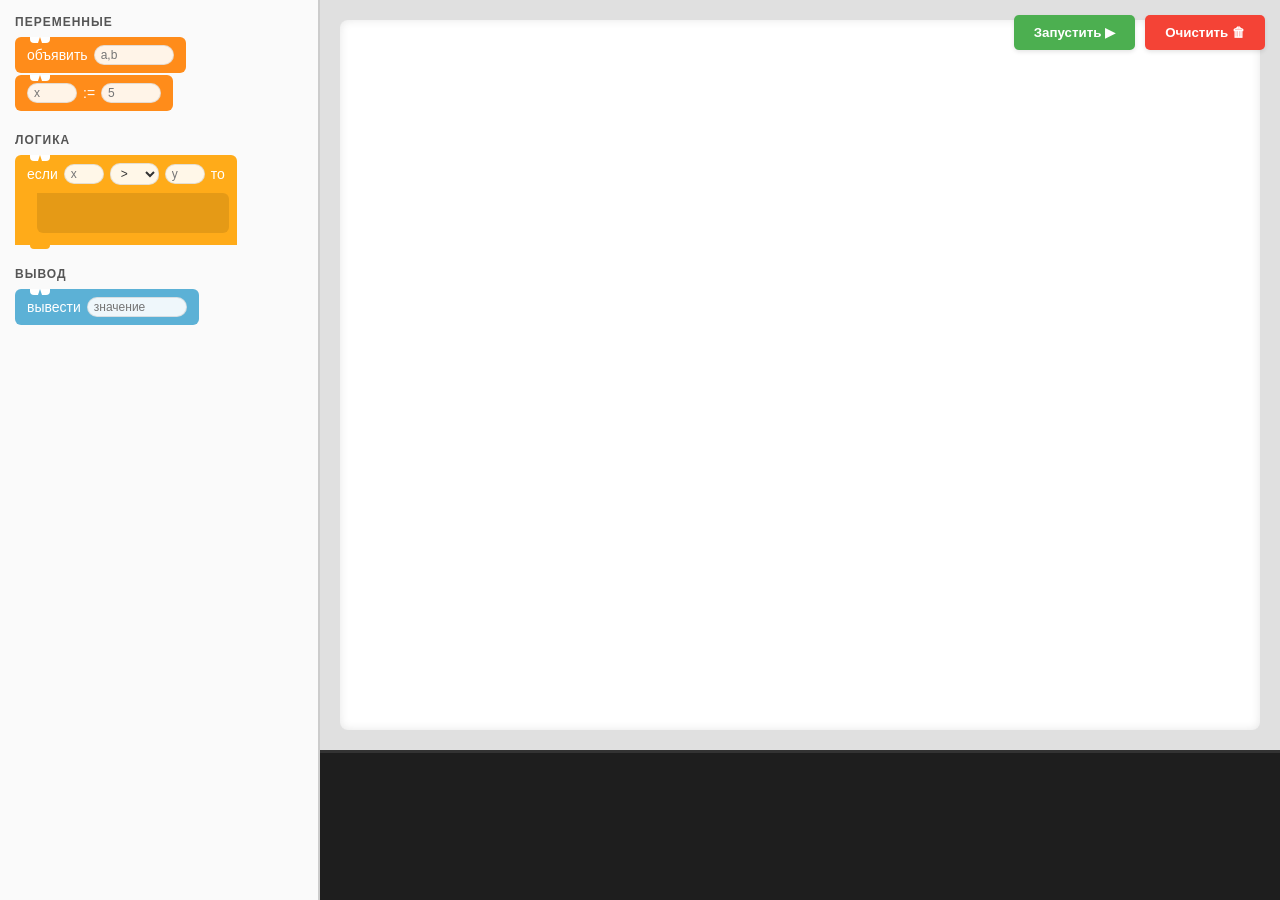
==== .idea/index.html @ 3c9b702f "first" ====
<!DOCTYPE html>
<html lang="ru">
<head>
  <meta charset="UTF-8">
  <meta name="viewport" content="width=device-width, initial-scale=1.0">
  <title>Visual Codeblocks Interpreter</title>
  <style>
    :root {
      --bg-color: #f0f0f0;
      --sidebar-width: 320px;
      --block-height: 32px;

      /* Colors */
      --color-vars: #FF8C1A; /* Orange */
      --color-logic: #FFAB19; /* Yellow */
      --color-io: #5CB1D6;   /* Blue */
      --color-error: #FF4444;
    }

    * { box-sizing: border-box; }

    body {
      margin: 0;
      font-family: 'Segoe UI', Tahoma, Geneva, Verdana, sans-serif;
      background-color: #e0e0e0;
      height: 100vh;
      overflow: hidden;
      display: flex;
    }

    /* --- Layout --- */
    #toolbox {
      width: var(--sidebar-width);
      background-color: #fafafa;
      border-right: 2px solid #ccc;
      padding: 15px;
      overflow-y: auto;
      z-index: 10;
    }

    #main-area {
      flex: 1;
      display: flex;
      flex-direction: column;
      position: relative;
    }

    #controls {
      position: absolute;
      top: 15px;
      right: 15px;
      z-index: 100;
      display: flex;
      gap: 10px;
    }

    button {
      padding: 10px 20px;
      border: none;
      border-radius: 5px;
      font-weight: bold;
      cursor: pointer;
      box-shadow: 0 2px 4px rgba(0,0,0,0.1);
    }
    #btn-run { background-color: #4CAF50; color: white; }
    #btn-run:hover { background-color: #45a049; }
    #btn-clear { background-color: #f44336; color: white; }
    #btn-clear:hover { background-color: #d32f2f; }

    #workspace {
      flex: 1;
      margin: 20px;
      background-color: white;
      border-radius: 8px;
      box-shadow: inset 0 0 10px rgba(0,0,0,0.1);
      position: relative;
      overflow: auto;
      padding: 20px;
      /* Важно для размещения корневых блоков */
      display: flex;
      flex-direction: column;
      align-items: flex-start;
      align-content: flex-start;
      flex-wrap: wrap; /* Позволяет блокам стоять рядом, если нужно */
    }

    /* --- Console --- */
    #console {
      height: 150px;
      background-color: #1e1e1e;
      color: #00ff00;
      font-family: 'Courier New', Courier, monospace;
      padding: 10px;
      overflow-y: auto;
      border-top: 3px solid #333;
      font-size: 14px;
    }
    .log-entry { margin-bottom: 4px; }
    .log-error { color: #ff5555; font-weight: bold; }

    /* --- Block Categories --- */
    .category {
      margin-bottom: 20px;
    }
    .category-header {
      font-weight: bold;
      margin-bottom: 8px;
      color: #555;
      text-transform: uppercase;
      font-size: 12px;
      letter-spacing: 1px;
    }

    /* --- Block Base Styles --- */
    .block {
      position: relative; /* Context for absolute children if any */
      background-color: var(--color-vars);
      color: white;
      padding: 8px 12px;
      border-radius: 6px;
      cursor: grab;
      margin-bottom: 2px; /* Small margin to separate stacks */
      display: inline-flex;
      flex-direction: column;
      min-width: 100px;
      font-size: 14px;
      /* Stacking context */
      z-index: 1;
      transition: box-shadow 0.2s;
    }

    .block:active { cursor: grabbing; }

    /* Block Parts */
    .block-header {
      display: flex;
      align-items: center;
      gap: 6px;
      z-index: 2;
      position: relative;
    }

    /* Inputs inside blocks */
    .block input, .block select {
      background-color: rgba(255,255,255,0.9);
      border: 1px solid rgba(0,0,0,0.1);
      border-radius: 10px;
      padding: 2px 6px;
      color: #333;
      font-size: 12px;
      min-width: 40px;
      outline: none;
    }
    .block input:focus { border-color: #4CAF50; }

    /* --- Specific Block Types --- */

    /* Logic Block (If) */
    .block-logic {
      background-color: var(--color-logic);
      border-bottom-left-radius: 0; /* Visual style for C-block */
      border-bottom-right-radius: 0;
    }

    /* Container for nested blocks inside IF */
    .block-body {
      background-color: rgba(0,0,0,0.1);
      margin: 8px -4px 4px 10px; /* Indent */
      padding: 10px 4px 4px 4px;
      border-radius: 0 6px 6px 6px;
      min-height: 40px;
      display: flex;
      flex-direction: column;
    }

    /* IO Block */
    .block-io {
      background-color: var(--color-io);
    }

    /* --- Stacking Logic (Notches) --- */

    /* Connector (Bottom part of block) */
    .connector {
      position: absolute;
      bottom: 0;
      left: 15px;
      width: 20px;
      height: 6px;
      background-color: inherit;
      border-radius: 0 0 4px 4px;
      z-index: 1;
    }

    /* Notch (Top part of block) */
    .notch {
      position: absolute;
      top: 0;
      left: 15px;
      width: 20px;
      height: 6px;
      background-color: white; /* Hole color */
      border-radius: 0 0 4px 4px;
      z-index: 1;
      clip-path: polygon(0 100%, 40% 100%, 50% 0%, 60% 100%, 100% 100%, 100% 0, 0 0);
    }

    /* Dropzone Highlight */
    .drop-active {
      box-shadow: 0 0 0 3px rgba(76, 175, 80, 0.5);
    }

    .drop-target-body {
      background-color: rgba(76, 175, 80, 0.2) !important;
    }

    .block-error {
      box-shadow: 0 0 0 3px var(--color-error) !important;
    }

    /* Helper to identify stacks */
    .stack-root {
      margin-bottom: 10px; /* Space between separate stacks */
    }

  </style>
</head>
<body>

<!-- Toolbox -->
<div id="toolbox">
  <div class="category">
    <div class="category-header">Переменные</div>
    <!-- Declare -->
    <div class="block block-vars" data-type="decl" draggable="true">
      <div class="block-header">
        <span>объявить</span>
        <input type="text" placeholder="a,b" class="input-names" style="width: 80px;">
      </div>
      <div class="notch"></div>
      <div class="connector"></div>
    </div>

    <!-- Assign -->
    <div class="block block-vars" data-type="assign" draggable="true">
      <div class="block-header">
        <input type="text" placeholder="x" class="input-target" style="width: 50px;">
        <span>:=</span>
        <input type="text" placeholder="5" class="input-value" style="width: 60px;">
      </div>
      <div class="notch"></div>
      <div class="connector"></div>
    </div>
  </div>

  <div class="category">
    <div class="category-header">Логика</div>
    <!-- If Block -->
    <div class="block block-logic" data-type="if" draggable="true">
      <div class="block-header">
        <span>если</span>
        <input type="text" placeholder="x" class="input-cond-left" style="width: 40px;">
        <select class="input-cond-op">
          <option value=">">></option>
          <option value="<"><</option>
          <option value="==">=</option>
          <option value="!=">!=</option>
          <option value=">=">>=</option>
          <option value="<="><=</option>
        </select>
        <input type="text" placeholder="y" class="input-cond-right" style="width: 40px;">
        <span>то</span>
      </div>
      <div class="block-body dropzone">
        <!-- Nested blocks go here -->
      </div>
      <div class="notch"></div>
      <div class="connector" style="bottom: -4px;"></div> <!-- Adjust connector pos if needed -->
    </div>
  </div>

  <div class="category">
    <div class="category-header">Вывод</div>
    <div class="block block-io" data-type="print" draggable="true">
      <div class="block-header">
        <span>вывести</span>
        <input type="text" placeholder="значение" class="input-msg" style="width: 100px;">
      </div>
      <div class="notch"></div>
      <div class="connector"></div>
    </div>
  </div>
</div>

<!-- Main Area -->
<div id="main-area">
  <div id="controls">
    <button id="btn-run">Запустить ▶</button>
    <button id="btn-clear">Очистить 🗑</button>
  </div>

  <!-- Workspace -->
  <div id="workspace">
    <!-- Blocks will be dropped here -->
  </div>

  <!-- Console -->
  <div id="console"></div>
</div>

<script>
  /**
   * INTERPRETER ENGINE
   */
  class Interpreter {
    constructor(consoleEl) {
      this.vars = {};
      this.consoleEl = consoleEl;
      this.errorBlock = null;
    }

    log(msg, isError = false) {
      const div = document.createElement('div');
      div.className = 'log-entry' + (isError ? ' log-error' : '');
      div.innerText = msg;
      this.consoleEl.appendChild(div);
      this.consoleEl.scrollTop = this.consoleEl.scrollHeight;
    }

    clear() {
      this.consoleEl.innerHTML = '';
      if (this.errorBlock) {
        this.errorBlock.classList.remove('block-error');
        this.errorBlock = null;
      }
    }

    run(rootElement) {
      this.clear();
      this.vars = {};
      this.log("Starting execution...");

      try {
        // Find all root blocks directly inside workspace
        const rootBlocks = Array.from(rootElement.children).filter(el => el.classList.contains('block'));
        this.executeList(rootBlocks);
        this.log("Finished.");
      } catch (e) {
        this.log("Ошибка: " + e.message, true);
      }
    }

    executeList(blocks) {
      for (const block of blocks) {
        this.executeBlock(block);
      }
    }

    executeBlock(block) {
      // Highlight logic can be added here (e.g., briefly change color)
      const type = block.dataset.type;

      switch(type) {
        case 'decl': this.handleDecl(block); break;
        case 'assign': this.handleAssign(block); break;
        case 'if': this.handleIf(block); break;
        case 'print': this.handlePrint(block); break;
      }
    }

    setError(block, msg) {
      if (this.errorBlock) this.errorBlock.classList.remove('block-error');
      block.classList.add('block-error');
      this.errorBlock = block;
      throw new Error(msg);
    }

    handleDecl(block) {
      const input = block.querySelector('.input-names');
      const names = input.value.split(',');
      names.forEach(n => {
        const name = n.trim();
        if (!name) return;
        if (!/^[a-zA-Z_]/.test(name)) this.setError(block, `Неверное имя: ${name}`);
        this.vars[name] = 0;
      });
    }

    handleAssign(block) {
      const target = block.querySelector('.input-target').value.trim();
      const expr = block.querySelector('.input-value').value;

      if (!target) this.setError(block, "Пустая переменная назначения");
      if (this.vars[target] === undefined) this.setError(block, `Переменная '${target}' не объявлена`);

      const val = this.parseMath(expr, block);
      this.vars[target] = val;
    }

    handlePrint(block) {
      const expr = block.querySelector('.input-msg').value;
      const val = this.parseMath(expr, block);
      this.log(String(val));
    }

    handleIf(block) {
      const leftExpr = block.querySelector('.input-cond-left').value;
      const op = block.querySelector('.input-cond-op').value;
      const rightExpr = block.querySelector('.input-cond-right').value;

      const left = this.parseMath(leftExpr, block);
      const right = this.parseMath(rightExpr, block);

      let cond = false;
      switch(op) {
        case '>': cond = left > right; break;
        case '<': cond = left < right; break;
        case '==': cond = left === right; break;
        case '!=': cond = left !== right; break;
        case '>=': cond = left >= right; break;
        case '<=': cond = left <= right; break;
      }

      if (cond) {
        const body = block.querySelector('.block-body');
        const children = Array.from(body.children).filter(el => el.classList.contains('block'));
        this.executeList(children);
      }
    }

    // --- Parser ---
    parseMath(str, contextBlock) {
      if (!str && str !== 0) return 0; // Handle empty input gracefully

      // Tokenizer
      const tokens = [];
      const regex = /\s*([0-9]+)|([a-zA-Z_][a-zA-Z0-9_]*)|(\+|\-|\*|\/|\%|\(|\))/g;
      let match;
      while ((match = regex.exec(str)) != null) {
        if (match[1]) tokens.push({type: 'NUM', val: parseInt(match[1])});
        else if (match[2]) tokens.push({type: 'VAR', val: match[2]});
        else if (match[3]) tokens.push({type: 'OP', val: match[3]});
      }

      let pos = 0;
      const peek = () => tokens[pos];
      const consume = () => tokens[pos++];

      const parseExpr = () => {
        let res = parseTerm();
        while (peek() && peek().type === 'OP' && (peek().val === '+' || peek().val === '-')) {
          const op = consume().val;
          const right = parseTerm();
          if (op === '+') res += right;
          else res -= right;
        }
        return res;
      };

      const parseTerm = () => {
        let res = parseFactor();
        while (peek() && peek().type === 'OP' && (peek().val === '*' || peek().val === '/' || peek().val === '%')) {
          const op = consume().val;
          const right = parseFactor();
          if (op === '*') res *= right;
          else if (op === '/') {
            if (right === 0) this.setError(contextBlock, "Деление на 0");
            res = Math.floor(res / right);
          }
          else res %= right;
        }
        return res;
      };

      const parseFactor = () => {
        const t = peek();
        if (!t) this.setError(contextBlock, `Ожидается число или переменная в: "${str}"`);

        if (t.type === 'NUM') {
          consume();
          return t.val;
        }
        if (t.type === 'VAR') {
          consume();
          if (this.vars[t.val] === undefined) this.setError(contextBlock, `Переменная '${t.val}' не объявлена`);
          return this.vars[t.val];
        }
        if (t.type === 'OP' && t.val === '(') {
          consume(); // (
          const res = parseExpr();
          if (!peek() || peek().val !== ')') this.setError(contextBlock, "Пропущена скобка )");
          consume(); // )
          return res;
        }

        this.setError(contextBlock, `Синтаксическая ошибка: ${t.val}`);
      };

      try {
        const result = parseExpr();
        // Check for trailing garbage
        if (peek()) this.setError(contextBlock, `Лишние символы после выражения`);
        return result;
      } catch(e) {
        throw e;
      }
    }
  }

  /**
   * UI & DRAG AND DROP
   */
  const workspace = document.getElementById('workspace');
  const consoleEl = document.getElementById('console');
  const engine = new Interpreter(consoleEl);

  let draggedEl = null;
  let ghost = null;
  let dragOffsetX = 0, dragOffsetY = 0;

  // Helper to check if element is a valid drop container (workspace or body)
  function isContainer(el) {
    return el.id === 'workspace' || el.classList.contains('block-body');
  }

  // Mousedown on a block (from toolbox or workspace)
  document.addEventListener('mousedown', e => {
    const target = e.target.closest('.block');
    // Don't drag if clicking inputs/selects
    if (!target || e.target.tagName === 'INPUT' || e.target.tagName === 'SELECT') return;

    e.preventDefault();

    // Create clone
    draggedEl = target.cloneNode(true);
    draggedEl.classList.add('dragging'); // Class for styling while dragging

    // If dragging from toolbox, keep original.
    // If dragging from workspace, we want to 'move' it, so we hide original and show ghost.
    // Actually, simpler: Always clone.
    // If source is workspace, we remove source on mouseup.

    const rect = target.getBoundingClientRect();
    dragOffsetX = e.clientX - rect.left;
    dragOffsetY = e.clientY - rect.top;

    // Style the clone
    draggedEl.style.position = 'absolute';
    draggedEl.style.width = rect.width + 'px';
    draggedEl.style.left = rect.left + 'px';
    draggedEl.style.top = rect.top + 'px';
    draggedEl.style.zIndex = 1000;
    draggedEl.style.pointerEvents = 'none';

    document.body.appendChild(draggedEl);

    // If moving from workspace, mark original for removal
    if (target.parentElement.id === 'workspace' || target.parentElement.classList.contains('block-body')) {
      target.classList.add('marked-for-removal');
    }
  });

  document.addEventListener('mousemove', e => {
    if (!draggedEl) return;

    draggedEl.style.left = (e.clientX - dragOffsetX) + 'px';
    draggedEl.style.top = (e.clientY - dragOffsetY) + 'px';

    // Highlight potential drop targets
    // Hide dragged element temporarily to find element below
    draggedEl.style.display = 'none';
    const below = document.elementFromPoint(e.clientX, e.clientY);
    draggedEl.style.display = '';

    // Remove old highlights
    document.querySelectorAll('.drop-active, .drop-target-body').forEach(el => {
      el.classList.remove('drop-active', 'drop-target-body');
    });

    if (!below) return;

    // Cases for dropping:
    // 1. Inside a body (If block)
    const bodyContainer = below.closest('.block-body');
    if (bodyContainer) {
      bodyContainer.classList.add('drop-target-body');
      return;
    }

    // 2. Top or Bottom of a block
    const targetBlock = below.closest('.block:not(.dragging)');
    if (targetBlock && targetBlock.parentElement && isContainer(targetBlock.parentElement)) {
      const rect = targetBlock.getBoundingClientRect();
      const midY = rect.top + rect.height / 2;

      // If mouse is in top half -> Connect Before
      // If mouse is in bottom half -> Connect After
      if (e.clientY < midY) {
        targetBlock.classList.add('drop-active'); // Visual hint top
      } else {
        targetBlock.classList.add('drop-active'); // Visual hint bottom
      }
    }
  });

  document.addEventListener('mouseup', e => {
    if (!draggedEl) return;

    // Identify drop target
    draggedEl.style.display = 'none';
    const below = document.elementFromPoint(e.clientX, e.clientY);
    draggedEl.style.display = '';

    // Remove old "marked" elements
    document.querySelectorAll('.marked-for-removal').forEach(el => el.remove());

    let dropped = false;

    if (below) {
      // Case 1: Drop inside IF body
      const body = below.closest('.block-body');
      if (body) {
        // Clean up absolute positioning styles from drag
        draggedEl.style.position = '';
        draggedEl.style.width = '';
        draggedEl.style.left = '';
        draggedEl.style.top = '';
        draggedEl.style.zIndex = '';
        draggedEl.style.pointerEvents = '';
        draggedEl.classList.remove('dragging');

        body.appendChild(draggedEl);
        dropped = true;
      } else {
        // Case 2: Connect to another block or workspace
        const target = below.closest('.block:not(.dragging)');
        const container = below.closest('#workspace') || (target ? target.parentElement : null);

        if (container) {
          draggedEl.style.position = '';
          draggedEl.style.width = '';
          draggedEl.style.left = '';
          draggedEl.style.top = '';
          draggedEl.style.zIndex = '';
          draggedEl.style.pointerEvents = '';
          draggedEl.classList.remove('dragging');

          if (target) {
            const rect = target.getBoundingClientRect();
            if (e.clientY < rect.top + rect.height / 2) {
              container.insertBefore(draggedEl, target);
            } else {
              container.insertBefore(draggedEl, target.nextSibling);
            }
          } else {
            container.appendChild(draggedEl);
          }
          dropped = true;
        }
      }
    }

    if (!dropped) {
      // Dropped in void, just remove clone
      draggedEl.remove();
    }

    // Cleanup visuals
    document.querySelectorAll('.drop-active, .drop-target-body').forEach(el => {
      el.classList.remove('drop-active', 'drop-target-body');
    });

    draggedEl = null;
  });

  // Buttons
  document.getElementById('btn-run').addEventListener('click', () => {
    engine.run(workspace);
  });

  document.getElementById('btn-clear').addEventListener('click', () => {
    workspace.innerHTML = '';
    consoleEl.innerHTML = '';
  });

</script>
</body>
</html>
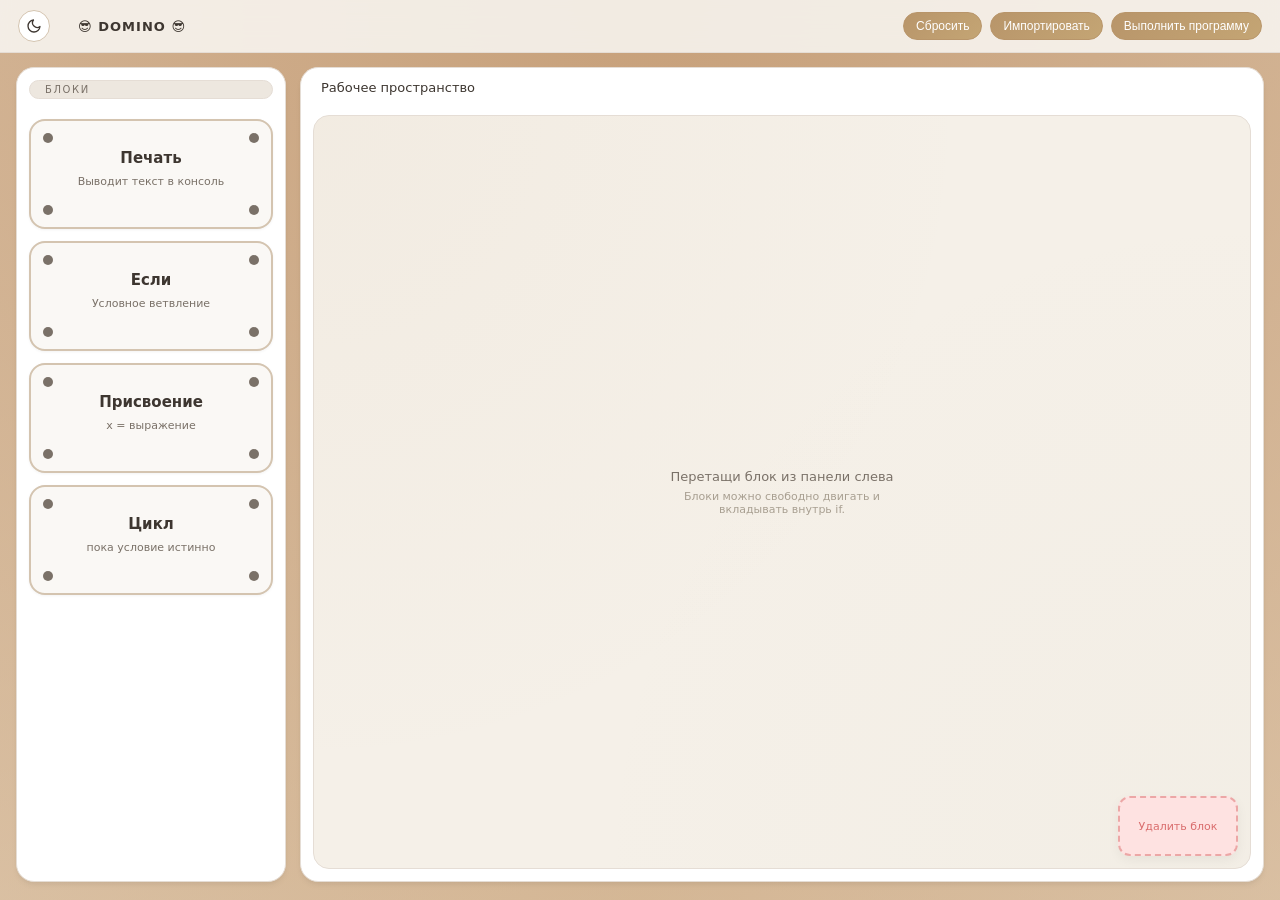
==== commit 1082f8e2: "add sycle" ====
--- a/.idea/index.html
+++ b/.idea/index.html
@@ -1,688 +1,803 @@
 <!DOCTYPE html>
 <html lang="ru">
 <head>
-  <meta charset="UTF-8">
-  <meta name="viewport" content="width=device-width, initial-scale=1.0">
-  <title>Visual Codeblocks Interpreter</title>
-  <style>
-    :root {
-      --bg-color: #f0f0f0;
-      --sidebar-width: 320px;
-      --block-height: 32px;
-
-      /* Colors */
-      --color-vars: #FF8C1A; /* Orange */
-      --color-logic: #FFAB19; /* Yellow */
-      --color-io: #5CB1D6;   /* Blue */
-      --color-error: #FF4444;
-    }
-
-    * { box-sizing: border-box; }
-
-    body {
-      margin: 0;
-      font-family: 'Segoe UI', Tahoma, Geneva, Verdana, sans-serif;
-      background-color: #e0e0e0;
-      height: 100vh;
-      overflow: hidden;
-      display: flex;
-    }
-
-    /* --- Layout --- */
-    #toolbox {
-      width: var(--sidebar-width);
-      background-color: #fafafa;
-      border-right: 2px solid #ccc;
-      padding: 15px;
-      overflow-y: auto;
-      z-index: 10;
-    }
-
-    #main-area {
-      flex: 1;
-      display: flex;
-      flex-direction: column;
-      position: relative;
-    }
-
-    #controls {
-      position: absolute;
-      top: 15px;
-      right: 15px;
-      z-index: 100;
-      display: flex;
-      gap: 10px;
-    }
-
-    button {
-      padding: 10px 20px;
-      border: none;
-      border-radius: 5px;
-      font-weight: bold;
-      cursor: pointer;
-      box-shadow: 0 2px 4px rgba(0,0,0,0.1);
-    }
-    #btn-run { background-color: #4CAF50; color: white; }
-    #btn-run:hover { background-color: #45a049; }
-    #btn-clear { background-color: #f44336; color: white; }
-    #btn-clear:hover { background-color: #d32f2f; }
-
-    #workspace {
-      flex: 1;
-      margin: 20px;
-      background-color: white;
-      border-radius: 8px;
-      box-shadow: inset 0 0 10px rgba(0,0,0,0.1);
-      position: relative;
-      overflow: auto;
-      padding: 20px;
-      /* Важно для размещения корневых блоков */
-      display: flex;
-      flex-direction: column;
-      align-items: flex-start;
-      align-content: flex-start;
-      flex-wrap: wrap; /* Позволяет блокам стоять рядом, если нужно */
-    }
-
-    /* --- Console --- */
-    #console {
-      height: 150px;
-      background-color: #1e1e1e;
-      color: #00ff00;
-      font-family: 'Courier New', Courier, monospace;
-      padding: 10px;
-      overflow-y: auto;
-      border-top: 3px solid #333;
-      font-size: 14px;
-    }
-    .log-entry { margin-bottom: 4px; }
-    .log-error { color: #ff5555; font-weight: bold; }
-
-    /* --- Block Categories --- */
-    .category {
-      margin-bottom: 20px;
-    }
-    .category-header {
-      font-weight: bold;
-      margin-bottom: 8px;
-      color: #555;
-      text-transform: uppercase;
-      font-size: 12px;
-      letter-spacing: 1px;
-    }
-
-    /* --- Block Base Styles --- */
-    .block {
-      position: relative; /* Context for absolute children if any */
-      background-color: var(--color-vars);
-      color: white;
-      padding: 8px 12px;
-      border-radius: 6px;
-      cursor: grab;
-      margin-bottom: 2px; /* Small margin to separate stacks */
-      display: inline-flex;
-      flex-direction: column;
-      min-width: 100px;
-      font-size: 14px;
-      /* Stacking context */
-      z-index: 1;
-      transition: box-shadow 0.2s;
-    }
-
-    .block:active { cursor: grabbing; }
-
-    /* Block Parts */
-    .block-header {
-      display: flex;
-      align-items: center;
-      gap: 6px;
-      z-index: 2;
-      position: relative;
-    }
-
-    /* Inputs inside blocks */
-    .block input, .block select {
-      background-color: rgba(255,255,255,0.9);
-      border: 1px solid rgba(0,0,0,0.1);
-      border-radius: 10px;
-      padding: 2px 6px;
-      color: #333;
-      font-size: 12px;
-      min-width: 40px;
-      outline: none;
-    }
-    .block input:focus { border-color: #4CAF50; }
-
-    /* --- Specific Block Types --- */
-
-    /* Logic Block (If) */
-    .block-logic {
-      background-color: var(--color-logic);
-      border-bottom-left-radius: 0; /* Visual style for C-block */
-      border-bottom-right-radius: 0;
-    }
-
-    /* Container for nested blocks inside IF */
-    .block-body {
-      background-color: rgba(0,0,0,0.1);
-      margin: 8px -4px 4px 10px; /* Indent */
-      padding: 10px 4px 4px 4px;
-      border-radius: 0 6px 6px 6px;
-      min-height: 40px;
-      display: flex;
-      flex-direction: column;
-    }
-
-    /* IO Block */
-    .block-io {
-      background-color: var(--color-io);
-    }
-
-    /* --- Stacking Logic (Notches) --- */
-
-    /* Connector (Bottom part of block) */
-    .connector {
-      position: absolute;
-      bottom: 0;
-      left: 15px;
-      width: 20px;
-      height: 6px;
-      background-color: inherit;
-      border-radius: 0 0 4px 4px;
-      z-index: 1;
-    }
-
-    /* Notch (Top part of block) */
-    .notch {
-      position: absolute;
-      top: 0;
-      left: 15px;
-      width: 20px;
-      height: 6px;
-      background-color: white; /* Hole color */
-      border-radius: 0 0 4px 4px;
-      z-index: 1;
-      clip-path: polygon(0 100%, 40% 100%, 50% 0%, 60% 100%, 100% 100%, 100% 0, 0 0);
-    }
-
-    /* Dropzone Highlight */
-    .drop-active {
-      box-shadow: 0 0 0 3px rgba(76, 175, 80, 0.5);
-    }
-
-    .drop-target-body {
-      background-color: rgba(76, 175, 80, 0.2) !important;
-    }
-
-    .block-error {
-      box-shadow: 0 0 0 3px var(--color-error) !important;
-    }
-
-    /* Helper to identify stacks */
-    .stack-root {
-      margin-bottom: 10px; /* Space between separate stacks */
-    }
-
-  </style>
+    <meta charset="UTF-8">
+    <title>Codeblocks Playground</title>
+    <meta name="viewport" content="width=device-width, initial-scale=1">
+    <script src="app.js" defer></script>
+    <style>
+        :root {
+            /* --- СВЕТЛАЯ ТЕМА (По умолчанию) --- */
+            --bg-page: #faf8f5;
+            --bg-panel: #ffffff;
+            --bg-panel-soft: #f5f0e8;
+            --bg-chip: #ede7df;
+            --bg-block: #faf8f5;
+
+            --border-subtle: #e5ddd5;
+            --border-medium: #d4c4b0;
+            --border-strong: #c4b396;
+
+            --text-main: #3d3630;
+            --text-muted: #7a7168;
+            --text-soft: #a89f91;
+
+            --accent: #b8956a;
+            --accent-soft: rgba(184, 149, 106, 0.15);
+
+            --block-vars: #7cb38b;
+            --block-logic: #d4a853;
+            --block-io: #6b9ac4;
+            --error: #d96c6c;
+
+            --domino-dot: #7a7168;
+
+            --icon-theme: url("data:image/svg+xml,%3Csvg xmlns='http://www.w3.org/2000/svg' width='16' height='16' viewBox='0 0 24 24' fill='none' stroke='%233d3630' stroke-width='2' stroke-linecap='round' stroke-linejoin='round'%3E%3Cpath d='M21 12.79A9 9 0 1 1 11.21 3 7 7 0 0 0 21 12.79z'/%3E%3C/svg%3E");
+        }
+
+        /* --- ТЁМНАЯ ТЕМА --- */
+        body.dark-theme {
+            --bg-page: #1a1816;
+            --bg-panel: #252220;
+            --bg-panel-soft: #2e2b29;
+            --bg-chip: #383532;
+            --bg-block: #2e2b29;
+
+            --border-subtle: #3f3b36;
+            --border-medium: #524d47;
+            --border-strong: #666059;
+
+            --text-main: #e6e2dd;
+            --text-muted: #9c958e;
+            --text-soft: #756f68;
+
+            --accent: #d4b085;
+            --accent-soft: rgba(212, 176, 133, 0.15);
+
+            --domino-dot: #9c958e;
+
+            --icon-theme: url("data:image/svg+xml,%3Csvg xmlns='http://www.w3.org/2000/svg' width='16' height='16' viewBox='0 0 24 24' fill='none' stroke='%23e6e2dd' stroke-width='2' stroke-linecap='round' stroke-linejoin='round'%3E%3Ccircle cx='12' cy='12' r='5'/%3E%3Cpath d='M12 1v2M12 21v2M4.22 4.22l1.42 1.42M18.36 18.36l1.42 1.42M1 12h2M21 12h2M4.22 19.78l1.42-1.42M18.36 5.64l1.42-1.42'/%3E%3C/svg%3E");
+        }
+
+        * {
+            box-sizing: border-box;
+            margin: 0;
+            padding: 0;
+        }
+
+        body {
+            font-family: system-ui, -apple-system, BlinkMacSystemFont, "Segoe UI", sans-serif;
+            background:
+                    radial-gradient(200% 200% at top, #c7a07a 0, transparent 100%),
+                    radial-gradient(200% 200% at bottom, #e2ceb1 0, transparent 100%),
+                    var(--bg-page);
+            color: var(--text-main);
+            min-height: 100vh;
+            display: flex;
+            flex-direction: column;
+            transition: background 0.4s ease, color 0.4s ease;
+        }
+
+        body.dark-theme {
+            background:
+                    radial-gradient(200% 200% at top, #3d3630 0, transparent 100%),
+                    radial-gradient(200% 200% at bottom, #2e2b29 0, transparent 100%),
+                    var(--bg-page);
+        }
+
+        header,
+        .panel,
+        .block,
+        .workspace-canvas,
+        .btn,
+        .theme-toggle,
+        input,
+        select {
+            transition:
+                    background-color 0.4s ease,
+                    color 0.4s ease,
+                    border-color 0.4s ease,
+                    box-shadow 0.4s ease;
+        }
+
+        /* ============================================
+           ШАПКА САЙТА (HEADER)
+           ============================================ */
+        header {
+            padding: 10px 18px;
+            display: flex;
+            align-items: center;
+            justify-content: space-between;
+            backdrop-filter: blur(18px);
+            background: rgba(250, 248, 245, 0.85);
+            border-bottom: 1px solid var(--border-subtle);
+            position: sticky;
+            top: 0;
+            z-index: 10;
+        }
+
+        body.dark-theme header {
+            background: rgba(37, 34, 32, 0.85);
+        }
+
+        .logo {
+            display: flex;
+            align-items: center;
+            gap: 12px;
+            font-weight: 600;
+            letter-spacing: 0.08em;
+            color: var(--text-main);
+            font-size: 13px;
+            text-transform: uppercase;
+        }
+        .theme-toggle {
+            width: 32px;
+            height: 32px;
+            border-radius: 50%;
+            border: 1px solid var(--border-medium);
+            background: var(--bg-panel);
+            display: flex;
+            align-items: center;
+            justify-content: center;
+            cursor: pointer;
+            transition: all 0.3s ease;
+            margin-right: 4px;
+            background-image: var(--icon-theme);
+            background-repeat: no-repeat;
+            background-position: center;
+        }
+
+        .theme-toggle:hover {
+            transform: scale(1.05);
+            border-color: var(--accent);
+            box-shadow: 0 0 0 2px var(--accent-soft);
+        }
+
+        .theme-toggle:active {
+            transform: scale(0.95);
+        }
+
+        /* ============================================
+           КНОПКИ ДЕЙСТВИЙ
+           ============================================ */
+        .header-actions {
+            display: flex;
+            gap: 8px;
+        }
+
+        .btn {
+            padding: 6px 12px;
+            border-radius: 999px;
+            border: 1px solid var(--border-medium);
+            background: linear-gradient(135deg, #b8956a, #c4a574);
+            border-color: #b8956a;
+            color: white;
+            font-size: 12px;
+            cursor: pointer;
+            display: inline-flex;
+            align-items: center;
+            gap: 6px;
+            transition:
+                    background 0.12s ease,
+                    border-color 0.12s ease,
+                    transform 0.08s ease,
+                    box-shadow 0.12s ease;
+        }
+
+        .btn-primary {
+            background: linear-gradient(135deg, #b8956a, #c4a574);
+            border-color: #b8956a;
+            color: white;
+            font-weight: 500;
+        }
+
+        .btn-import {
+            background: linear-gradient(135deg, #b8956a, #c4a574);
+            border-color: #b8956a;
+            color: white;
+            font-weight: 500;
+        }
+
+        .btn:hover {
+            transform: translateY(-0.5px);
+            color: white;
+            background: red;
+            border-color: red;
+            box-shadow: 0 4px 12px red;
+        }
+
+        .btn-primary:hover {
+            color: white;
+            background: linear-gradient(135deg, #3c5c84, #7d99b4);
+            border-color: #7d99b4;
+            box-shadow: 0 4px 12px rgba(125, 153, 180, 0.4);
+        }
+
+        .btn-import:hover {
+            transform: translateY(-0.5px);
+            color: white;
+            background: limegreen;
+            border-color: limegreen;
+            box-shadow: 0 4px 12px limegreen;
+        }
+
+        /* ============================================
+           ОСНОВНОЙ КОНТЕЙНЕР ПРИЛОЖЕНИЯ
+           ============================================ */
+        .app {
+            flex: 1;
+            display: flex;
+            padding: 14px 16px 18px;
+            gap: 14px;
+        }
+
+        .panel {
+            background: var(--bg-panel);
+            border-radius: 18px;
+            border: 1px solid var(--border-subtle);
+            box-shadow:
+                    0 4px 6px -1px rgba(0, 0, 0, 0.05),
+                    0 2px 4px -1px rgba(0, 0, 0, 0.03);
+            padding: 12px;
+            display: flex;
+            flex-direction: column;
+        }
+
+        /* ============================================
+           ЗАГОЛОВОК ПАНЕЛИ (ЧИП)
+           ============================================ */
+        .panel-header-chip {
+            display: inline-flex;
+            align-items: center;
+            gap: 6px;
+            padding: 3px 9px;
+            border-radius: 999px;
+            background: var(--bg-chip);
+            border: 1px solid var(--border-subtle);
+            margin-bottom: 10px;
+        }
+        .panel-header-chip-label {
+            font-size: 10px;
+            letter-spacing: 0.16em;
+            text-transform: uppercase;
+            color: var(--text-muted);
+        }
+
+        /* ============================================
+           ЛЕВАЯ ПАНЕЛЬ С БЛОКАМИ
+           ============================================ */
+        .blocks-panel {
+            width: 270px;
+            max-width: 300px;
+            gap: 10px;
+        }
+
+        .blocks-list {
+            display: flex;
+            flex-direction: column;
+            gap: 8px;
+            overflow-y: auto;
+            padding-right: 4px;
+        }
+
+        /* ============================================
+           БЛОКИ В СТИЛЕ ДОМИНО (Только для левой панели!)
+           ============================================ */
+        .blocks-panel .block {
+            position: relative;
+            padding: 24px 12px 20px;
+            border-radius: 16px;
+            background: var(--bg-block);
+            border: 2px solid var(--border-medium);
+            cursor: grab;
+            user-select: none;
+            display: flex;
+            flex-direction: column;
+            align-items: center;
+            gap: 8px;
+            min-height: 110px;
+            justify-content: flex-start;
+        }
+        /* Точки по углам (верхние) */
+        .blocks-panel .block .domino-dot-top-left,
+        .blocks-panel .block .domino-dot-top-right {
+            position: absolute;
+            width: 10px;
+            height: 10px;
+            background: var(--domino-dot);
+            border-radius: 50%;
+            top: 12px;
+        }
+
+        .blocks-panel .block .domino-dot-top-left {
+            left: 12px;
+        }
+
+        .blocks-panel .block .domino-dot-top-right {
+            right: 12px;
+        }
+
+        /* Точки по углам (нижние) */
+        .blocks-panel .block .domino-dot-bottom-left,
+        .blocks-panel .block .domino-dot-bottom-right {
+            position: absolute;
+            width: 10px;
+            height: 10px;
+            background: var(--domino-dot);
+            border-radius: 50%;
+            bottom: 12px;
+        }
+
+        .blocks-panel .block .domino-dot-bottom-left {
+            left: 12px;
+        }
+
+        .blocks-panel .block .domino-dot-bottom-right {
+            right: 12px;
+        }
+
+        /* Контейнер для названия блока */
+        .blocks-panel .block .block-label {
+            display: flex;
+            flex-direction: column;
+            align-items: center;
+            gap: 4px;
+            z-index: 1;
+            position: relative;
+            margin-top: 4px;
+        }
+
+        .blocks-panel .block-name {
+            font-weight: 600;
+            font-size: 15px;
+            color: var(--text-main);
+            text-align: center;
+        }
+
+        /* Описание блока (нижняя часть) */
+        .blocks-panel .block .block-meta {
+            font-size: 11px;
+            color: var(--text-muted);
+            text-align: center;
+            z-index: 1;
+            position: relative;
+            padding: 0 8px;
+        }
+
+        /* Эффект при наведении на блок */
+        .blocks-panel .block:hover {
+            border-color: var(--accent);
+            transform: translateY(-2px);
+            box-shadow: 0 6px 16px rgba(0, 0, 0, 0.1);
+        }
+
+        /* ============================================
+           ОБЫЧНЫЕ БЛОКИ (не домино) - Для рабочей области
+           ============================================ */
+        .block {
+            position: relative;
+            padding: 8px 10px;
+            border-radius: 12px;
+            background: var(--bg-block);
+            border: 1px solid var(--border-subtle);
+            color: var(--text-main);
+            font-size: 12px;
+            display: inline-flex;
+            flex-direction: column;
+            cursor: grab;
+            user-select: none;
+            transition:
+                    transform 0.1s ease,
+                    box-shadow 0.12s ease,
+                    border-color 0.12s ease,
+                    background 0.12s ease;
+            box-shadow: 0 1px 3px rgba(0,0,0,0.05);
+            min-width: 150px;
+            margin-bottom: 2px;
+        }
+
+        .block:hover {
+            transform: translateY(-1px);
+            box-shadow: 0 4px 12px rgba(0, 0, 0, 0.08);
+            border-color: var(--accent);
+            background: var(--bg-panel-soft);
+        }
+
+        .block-label {
+            display: flex;
+            flex-direction: column;
+            gap: 2px;
+        }
+
+        .block-name {
+            font-weight: 500;
+        }
+
+        .block-meta {
+            font-size: 10px;
+            color: var(--text-muted);
+        }
+
+        /* ============================================
+           ПРАВАЯ ПАНЕЛЬ (РАБОЧАЯ ОБЛАСТЬ)
+           ============================================ */
+        .workspace-panel {
+            flex: 1;
+            gap: 12px;
+            position: relative;
+            overflow: hidden;
+        }
+
+        .workspace-header {
+            display: flex;
+            align-items: center;
+            justify-content: space-between;
+            margin-bottom: 8px;
+        }
+
+        .workspace-title {
+            display: flex;
+            align-items: center;
+            gap: 8px;
+            font-size: 13px;
+            color: var(--text-main);
+        }
+
+
+        /* Холст для размещения блоков */
+        .workspace-canvas {
+            flex: 1;
+            border-radius: 16px;
+            border: 1px solid var(--border-subtle);
+            background:
+                    radial-gradient(circle at 0 0, rgba(184, 149, 106, 0.05), transparent 55%),
+                    radial-gradient(circle at 100% 100%, rgba(196, 196, 176, 0.05), transparent 55%),
+                    var(--bg-panel-soft);
+            position: relative;
+            overflow: hidden;
+        }
+
+        /* Рамка выделения */
+        .selection-box {
+            position: absolute;
+            border: 2px solid rgba(184, 149, 106, 0.8);
+            background: rgba(184, 149, 106, 0.15);
+            border-radius: 8px;
+            pointer-events: none;
+            z-index: 50;
+        }
+
+        /* Выделенный блок */
+        .workspace-block.selected {
+            box-shadow: 0 0 0 3px rgba(184, 149, 106, 0.9);
+            border-color: rgba(184, 149, 106, 1);
+        }
+
+        /* Заглушка для пустого холста */
+        .workspace-placeholder {
+            position: absolute;
+            inset: 0;
+            display: flex;
+            flex-direction: column;
+            align-items: center;
+            justify-content: center;
+            gap: 6px;
+            pointer-events: none;
+            text-align: center;
+        }
+
+        .workspace-placeholder-title {
+            font-size: 13px;
+            color: var(--text-muted);
+        }
+
+        .workspace-placeholder-subtitle {
+            font-size: 11px;
+            color: var(--text-soft);
+            max-width: 260px;
+        }
+
+        /* ============================================
+           БЛОКИ НА ХОЛСТЕ (разные типы)
+           ============================================ */
+        .workspace-block {
+            position: absolute;
+            padding: 8px 10px;
+            border-radius: 12px;
+            background: var(--bg-block);
+            border: 2px solid var(--block-vars);
+            color: var(--text-main);
+            font-size: 12px;
+            box-shadow: 0 4px 12px rgba(0, 0, 0, 0.1);
+            cursor: grab;
+            user-select: none;
+            display: inline-flex;
+            flex-direction: column;
+            min-width: 170px;
+        }
+
+        .workspace-block.block-print {
+            border-color: var(--block-io);
+        }
+
+        .workspace-block.block-if {
+            border-color: var(--block-logic);
+            border-bottom-left-radius: 1;
+            border-bottom-right-radius: 1;
+        }
+
+        .workspace-block.block-assign {
+            border-color: var(--block-vars);
+        }
+
+        .block-header {
+            display: flex;
+            align-items: center;
+            gap: 6px;
+            z-index: 2;
+            position: relative;
+        }
+
+        .workspace-block input,
+        .workspace-block select {
+            background-color: var(--bg-panel);
+            border: 1px solid var(--border-subtle);
+            border-radius: 999px;
+            padding: 2px 8px;
+            color: var(--text-main);
+            font-size: 11px;
+            min-width: 40px;
+            outline: none;
+        }
+
+        .workspace-block input:focus {
+            border-color: var(--accent);
+            background-color: var(--bg-panel-soft);
+            box-shadow: 0 0 0 2px var(--accent-soft);
+        }
+
+        /* Визуальные соединители между блоками */
+        .connector {
+            position: absolute;
+            bottom: -4px;
+            left: 15px;
+            width: 24px;
+            height: 8px;
+            background-color: inherit;
+            border-radius: 0 0 4px 4px;
+            z-index: 1;
+            border-bottom: 2px solid inherit;
+            border-left: 2px solid inherit;
+            border-right: 2px solid inherit;
+        }
+
+        .notch {
+            position: absolute;
+            top: -4px;
+            left: 15px;
+            width: 24px;
+            height: 8px;
+            background-color: var(--bg-panel-soft);
+            z-index: 1;
+            clip-path: polygon(0 100%, 40% 100%, 50% 0%, 60% 100%, 100% 100%, 100% 0, 0 0);
+        }
+
+        .block-body {
+            background-color: var(--bg-block);
+            margin: 8px -4px 4px 10px;
+            padding: 8px 4px 4px 4px;
+            border-radius: 0 6px 6px 6px;
+            min-height: 32px;
+            display: flex;
+            flex-direction: column;
+            gap: 4px;
+            border: 1px dashed var(--border-subtle);
+        }
+
+        /* ============================================
+           ЗОНА УДАЛЕНИЯ БЛОКОВ
+           ============================================ */
+        .drop-delete-area {
+            position: absolute;
+            right: 12px;
+            bottom: 12px;
+            width: 120px;
+            height: 60px;
+            border-radius: 12px;
+            border: 2px dashed rgba(217, 108, 108, 0.5);
+            color: var(--error);
+            font-size: 11px;
+            display: flex;
+            align-items: center;
+            justify-content: center;
+            background: rgba(255, 224, 224, 0.9);
+            pointer-events: none;
+            box-shadow: 0 4px 12px rgba(0, 0, 0, 0.05);
+        }
+
+        .drop-delete-area.active {
+            border-color: var(--error);
+            background: rgba(217, 108, 108, 0.1);
+        }
+
+        .block-error {
+            box-shadow: 0 0 0 2px var(--error) !important;
+        }
+
+        /* ============================================
+           СКРОЛЛБАРЫ
+           ============================================ */
+        ::-webkit-scrollbar {
+            width: 6px;
+        }
+
+        ::-webkit-scrollbar-thumb {
+            background: var(--border-medium);
+            border-radius: 999px;
+        }
+
+        ::-webkit-scrollbar-track {
+            background: transparent;
+        }
+
+        /* ============================================
+           АДАПТИВНОСТЬ (МОБИЛЬНЫЕ УСТРОЙСТВА)
+           ============================================ */
+        @media (max-width: 900px) {
+            .app {
+                flex-direction: column;
+            }
+            .blocks-panel {
+                width: 100%;
+                max-width: none;
+                order: 2;
+            }
+            .workspace-panel {
+                order: 1;
+            }
+        }
+        /* Переменная цвета цикла — в :root уже есть похожие, просто добавь */
+        /* (можно дописать в :root, но работает и как отдельное правило) */
+        :root { --block-loop: #9b7fc8; }
+        body.dark-theme { --block-loop: #b59ee0; }
+
+        .workspace-block.block-loop { border-color: var(--block-loop); min-width: 220px; }
+
+        /* Тело цикла — область куда перетаскивают блоки */
+        .loop-body {
+            min-height: 56px;
+            margin: 8px 0 4px 12px;
+            padding: 6px;
+            border: 2px dashed rgba(155, 127, 200, 0.5);
+            border-radius: 8px;
+            background: rgba(155, 127, 200, 0.07);
+            display: flex;
+            flex-direction: column;
+            gap: 4px;
+        }
+
+        /* Блоки внутри тела цикла — поточная вёрстка, без абсолютного позиционирования */
+        .loop-body > .workspace-block {
+            position: relative !important;
+            left: auto !important;
+            top: auto !important;
+            z-index: auto !important;
+            width: 100%;
+            min-width: unset;
+            margin: 0;
+        }
+
+        .loop-body-hint {
+            font-size: 10px;
+            color: var(--text-soft);
+            text-align: center;
+            padding: 6px 0;
+            pointer-events: none;
+            user-select: none;
+        }
+
+        /* Подсветка тела при наведении во время drag */
+        .loop-body.drop-target {
+            background: rgba(155, 127, 200, 0.18);
+            border-color: var(--block-loop);
+        }
+    </style>
+
+
 </head>
 <body>
-
-<!-- Toolbox -->
-<div id="toolbox">
-  <div class="category">
-    <div class="category-header">Переменные</div>
-    <!-- Declare -->
-    <div class="block block-vars" data-type="decl" draggable="true">
-      <div class="block-header">
-        <span>объявить</span>
-        <input type="text" placeholder="a,b" class="input-names" style="width: 80px;">
-      </div>
-      <div class="notch"></div>
-      <div class="connector"></div>
+<header>
+    <div class="logo">
+        <button class="theme-toggle" id="theme-toggle" title="Переключить тему"></button>
+        <div class="logo-mark"></div>
+        <span> &#128526; Domino 	&#128526;</span>
     </div>
-
-    <!-- Assign -->
-    <div class="block block-vars" data-type="assign" draggable="true">
-      <div class="block-header">
-        <input type="text" placeholder="x" class="input-target" style="width: 50px;">
-        <span>:=</span>
-        <input type="text" placeholder="5" class="input-value" style="width: 60px;">
-      </div>
-      <div class="notch"></div>
-      <div class="connector"></div>
+    <div class="header-actions">
+        <button class="btn" id="reset-btn">Сбросить</button>
+        <button class="btn btn-import">Импортировать</button>
+        <button class="btn btn-primary">Выполнить программу</button>
     </div>
-  </div>
-
-  <div class="category">
-    <div class="category-header">Логика</div>
-    <!-- If Block -->
-    <div class="block block-logic" data-type="if" draggable="true">
-      <div class="block-header">
-        <span>если</span>
-        <input type="text" placeholder="x" class="input-cond-left" style="width: 40px;">
-        <select class="input-cond-op">
-          <option value=">">></option>
-          <option value="<"><</option>
-          <option value="==">=</option>
-          <option value="!=">!=</option>
-          <option value=">=">>=</option>
-          <option value="<="><=</option>
-        </select>
-        <input type="text" placeholder="y" class="input-cond-right" style="width: 40px;">
-        <span>то</span>
-      </div>
-      <div class="block-body dropzone">
-        <!-- Nested blocks go here -->
-      </div>
-      <div class="notch"></div>
-      <div class="connector" style="bottom: -4px;"></div> <!-- Adjust connector pos if needed -->
-    </div>
-  </div>
-
-  <div class="category">
-    <div class="category-header">Вывод</div>
-    <div class="block block-io" data-type="print" draggable="true">
-      <div class="block-header">
-        <span>вывести</span>
-        <input type="text" placeholder="значение" class="input-msg" style="width: 100px;">
-      </div>
-      <div class="notch"></div>
-      <div class="connector"></div>
-    </div>
-  </div>
-</div>
-
-<!-- Main Area -->
-<div id="main-area">
-  <div id="controls">
-    <button id="btn-run">Запустить ▶</button>
-    <button id="btn-clear">Очистить 🗑</button>
-  </div>
-
-  <!-- Workspace -->
-  <div id="workspace">
-    <!-- Blocks will be dropped here -->
-  </div>
-
-  <!-- Console -->
-  <div id="console"></div>
-</div>
-
-<script>
-  /**
-   * INTERPRETER ENGINE
-   */
-  class Interpreter {
-    constructor(consoleEl) {
-      this.vars = {};
-      this.consoleEl = consoleEl;
-      this.errorBlock = null;
-    }
-
-    log(msg, isError = false) {
-      const div = document.createElement('div');
-      div.className = 'log-entry' + (isError ? ' log-error' : '');
-      div.innerText = msg;
-      this.consoleEl.appendChild(div);
-      this.consoleEl.scrollTop = this.consoleEl.scrollHeight;
-    }
-
-    clear() {
-      this.consoleEl.innerHTML = '';
-      if (this.errorBlock) {
-        this.errorBlock.classList.remove('block-error');
-        this.errorBlock = null;
-      }
-    }
-
-    run(rootElement) {
-      this.clear();
-      this.vars = {};
-      this.log("Starting execution...");
-
-      try {
-        // Find all root blocks directly inside workspace
-        const rootBlocks = Array.from(rootElement.children).filter(el => el.classList.contains('block'));
-        this.executeList(rootBlocks);
-        this.log("Finished.");
-      } catch (e) {
-        this.log("Ошибка: " + e.message, true);
-      }
-    }
-
-    executeList(blocks) {
-      for (const block of blocks) {
-        this.executeBlock(block);
-      }
-    }
-
-    executeBlock(block) {
-      // Highlight logic can be added here (e.g., briefly change color)
-      const type = block.dataset.type;
-
-      switch(type) {
-        case 'decl': this.handleDecl(block); break;
-        case 'assign': this.handleAssign(block); break;
-        case 'if': this.handleIf(block); break;
-        case 'print': this.handlePrint(block); break;
-      }
-    }
-
-    setError(block, msg) {
-      if (this.errorBlock) this.errorBlock.classList.remove('block-error');
-      block.classList.add('block-error');
-      this.errorBlock = block;
-      throw new Error(msg);
-    }
-
-    handleDecl(block) {
-      const input = block.querySelector('.input-names');
-      const names = input.value.split(',');
-      names.forEach(n => {
-        const name = n.trim();
-        if (!name) return;
-        if (!/^[a-zA-Z_]/.test(name)) this.setError(block, `Неверное имя: ${name}`);
-        this.vars[name] = 0;
-      });
-    }
-
-    handleAssign(block) {
-      const target = block.querySelector('.input-target').value.trim();
-      const expr = block.querySelector('.input-value').value;
-
-      if (!target) this.setError(block, "Пустая переменная назначения");
-      if (this.vars[target] === undefined) this.setError(block, `Переменная '${target}' не объявлена`);
-
-      const val = this.parseMath(expr, block);
-      this.vars[target] = val;
-    }
-
-    handlePrint(block) {
-      const expr = block.querySelector('.input-msg').value;
-      const val = this.parseMath(expr, block);
-      this.log(String(val));
-    }
-
-    handleIf(block) {
-      const leftExpr = block.querySelector('.input-cond-left').value;
-      const op = block.querySelector('.input-cond-op').value;
-      const rightExpr = block.querySelector('.input-cond-right').value;
-
-      const left = this.parseMath(leftExpr, block);
-      const right = this.parseMath(rightExpr, block);
-
-      let cond = false;
-      switch(op) {
-        case '>': cond = left > right; break;
-        case '<': cond = left < right; break;
-        case '==': cond = left === right; break;
-        case '!=': cond = left !== right; break;
-        case '>=': cond = left >= right; break;
-        case '<=': cond = left <= right; break;
-      }
-
-      if (cond) {
-        const body = block.querySelector('.block-body');
-        const children = Array.from(body.children).filter(el => el.classList.contains('block'));
-        this.executeList(children);
-      }
-    }
-
-    // --- Parser ---
-    parseMath(str, contextBlock) {
-      if (!str && str !== 0) return 0; // Handle empty input gracefully
-
-      // Tokenizer
-      const tokens = [];
-      const regex = /\s*([0-9]+)|([a-zA-Z_][a-zA-Z0-9_]*)|(\+|\-|\*|\/|\%|\(|\))/g;
-      let match;
-      while ((match = regex.exec(str)) != null) {
-        if (match[1]) tokens.push({type: 'NUM', val: parseInt(match[1])});
-        else if (match[2]) tokens.push({type: 'VAR', val: match[2]});
-        else if (match[3]) tokens.push({type: 'OP', val: match[3]});
-      }
-
-      let pos = 0;
-      const peek = () => tokens[pos];
-      const consume = () => tokens[pos++];
-
-      const parseExpr = () => {
-        let res = parseTerm();
-        while (peek() && peek().type === 'OP' && (peek().val === '+' || peek().val === '-')) {
-          const op = consume().val;
-          const right = parseTerm();
-          if (op === '+') res += right;
-          else res -= right;
-        }
-        return res;
-      };
-
-      const parseTerm = () => {
-        let res = parseFactor();
-        while (peek() && peek().type === 'OP' && (peek().val === '*' || peek().val === '/' || peek().val === '%')) {
-          const op = consume().val;
-          const right = parseFactor();
-          if (op === '*') res *= right;
-          else if (op === '/') {
-            if (right === 0) this.setError(contextBlock, "Деление на 0");
-            res = Math.floor(res / right);
-          }
-          else res %= right;
-        }
-        return res;
-      };
-
-      const parseFactor = () => {
-        const t = peek();
-        if (!t) this.setError(contextBlock, `Ожидается число или переменная в: "${str}"`);
-
-        if (t.type === 'NUM') {
-          consume();
-          return t.val;
-        }
-        if (t.type === 'VAR') {
-          consume();
-          if (this.vars[t.val] === undefined) this.setError(contextBlock, `Переменная '${t.val}' не объявлена`);
-          return this.vars[t.val];
-        }
-        if (t.type === 'OP' && t.val === '(') {
-          consume(); // (
-          const res = parseExpr();
-          if (!peek() || peek().val !== ')') this.setError(contextBlock, "Пропущена скобка )");
-          consume(); // )
-          return res;
-        }
-
-        this.setError(contextBlock, `Синтаксическая ошибка: ${t.val}`);
-      };
-
-      try {
-        const result = parseExpr();
-        // Check for trailing garbage
-        if (peek()) this.setError(contextBlock, `Лишние символы после выражения`);
-        return result;
-      } catch(e) {
-        throw e;
-      }
-    }
-  }
-
-  /**
-   * UI & DRAG AND DROP
-   */
-  const workspace = document.getElementById('workspace');
-  const consoleEl = document.getElementById('console');
-  const engine = new Interpreter(consoleEl);
-
-  let draggedEl = null;
-  let ghost = null;
-  let dragOffsetX = 0, dragOffsetY = 0;
-
-  // Helper to check if element is a valid drop container (workspace or body)
-  function isContainer(el) {
-    return el.id === 'workspace' || el.classList.contains('block-body');
-  }
-
-  // Mousedown on a block (from toolbox or workspace)
-  document.addEventListener('mousedown', e => {
-    const target = e.target.closest('.block');
-    // Don't drag if clicking inputs/selects
-    if (!target || e.target.tagName === 'INPUT' || e.target.tagName === 'SELECT') return;
-
-    e.preventDefault();
-
-    // Create clone
-    draggedEl = target.cloneNode(true);
-    draggedEl.classList.add('dragging'); // Class for styling while dragging
-
-    // If dragging from toolbox, keep original.
-    // If dragging from workspace, we want to 'move' it, so we hide original and show ghost.
-    // Actually, simpler: Always clone.
-    // If source is workspace, we remove source on mouseup.
-
-    const rect = target.getBoundingClientRect();
-    dragOffsetX = e.clientX - rect.left;
-    dragOffsetY = e.clientY - rect.top;
-
-    // Style the clone
-    draggedEl.style.position = 'absolute';
-    draggedEl.style.width = rect.width + 'px';
-    draggedEl.style.left = rect.left + 'px';
-    draggedEl.style.top = rect.top + 'px';
-    draggedEl.style.zIndex = 1000;
-    draggedEl.style.pointerEvents = 'none';
-
-    document.body.appendChild(draggedEl);
-
-    // If moving from workspace, mark original for removal
-    if (target.parentElement.id === 'workspace' || target.parentElement.classList.contains('block-body')) {
-      target.classList.add('marked-for-removal');
-    }
-  });
-
-  document.addEventListener('mousemove', e => {
-    if (!draggedEl) return;
-
-    draggedEl.style.left = (e.clientX - dragOffsetX) + 'px';
-    draggedEl.style.top = (e.clientY - dragOffsetY) + 'px';
-
-    // Highlight potential drop targets
-    // Hide dragged element temporarily to find element below
-    draggedEl.style.display = 'none';
-    const below = document.elementFromPoint(e.clientX, e.clientY);
-    draggedEl.style.display = '';
-
-    // Remove old highlights
-    document.querySelectorAll('.drop-active, .drop-target-body').forEach(el => {
-      el.classList.remove('drop-active', 'drop-target-body');
-    });
-
-    if (!below) return;
-
-    // Cases for dropping:
-    // 1. Inside a body (If block)
-    const bodyContainer = below.closest('.block-body');
-    if (bodyContainer) {
-      bodyContainer.classList.add('drop-target-body');
-      return;
-    }
-
-    // 2. Top or Bottom of a block
-    const targetBlock = below.closest('.block:not(.dragging)');
-    if (targetBlock && targetBlock.parentElement && isContainer(targetBlock.parentElement)) {
-      const rect = targetBlock.getBoundingClientRect();
-      const midY = rect.top + rect.height / 2;
-
-      // If mouse is in top half -> Connect Before
-      // If mouse is in bottom half -> Connect After
-      if (e.clientY < midY) {
-        targetBlock.classList.add('drop-active'); // Visual hint top
-      } else {
-        targetBlock.classList.add('drop-active'); // Visual hint bottom
-      }
-    }
-  });
-
-  document.addEventListener('mouseup', e => {
-    if (!draggedEl) return;
-
-    // Identify drop target
-    draggedEl.style.display = 'none';
-    const below = document.elementFromPoint(e.clientX, e.clientY);
-    draggedEl.style.display = '';
-
-    // Remove old "marked" elements
-    document.querySelectorAll('.marked-for-removal').forEach(el => el.remove());
-
-    let dropped = false;
-
-    if (below) {
-      // Case 1: Drop inside IF body
-      const body = below.closest('.block-body');
-      if (body) {
-        // Clean up absolute positioning styles from drag
-        draggedEl.style.position = '';
-        draggedEl.style.width = '';
-        draggedEl.style.left = '';
-        draggedEl.style.top = '';
-        draggedEl.style.zIndex = '';
-        draggedEl.style.pointerEvents = '';
-        draggedEl.classList.remove('dragging');
-
-        body.appendChild(draggedEl);
-        dropped = true;
-      } else {
-        // Case 2: Connect to another block or workspace
-        const target = below.closest('.block:not(.dragging)');
-        const container = below.closest('#workspace') || (target ? target.parentElement : null);
-
-        if (container) {
-          draggedEl.style.position = '';
-          draggedEl.style.width = '';
-          draggedEl.style.left = '';
-          draggedEl.style.top = '';
-          draggedEl.style.zIndex = '';
-          draggedEl.style.pointerEvents = '';
-          draggedEl.classList.remove('dragging');
-
-          if (target) {
-            const rect = target.getBoundingClientRect();
-            if (e.clientY < rect.top + rect.height / 2) {
-              container.insertBefore(draggedEl, target);
-            } else {
-              container.insertBefore(draggedEl, target.nextSibling);
-            }
-          } else {
-            container.appendChild(draggedEl);
-          }
-          dropped = true;
-        }
-      }
-    }
-
-    if (!dropped) {
-      // Dropped in void, just remove clone
-      draggedEl.remove();
-    }
-
-    // Cleanup visuals
-    document.querySelectorAll('.drop-active, .drop-target-body').forEach(el => {
-      el.classList.remove('drop-active', 'drop-target-body');
-    });
-
-    draggedEl = null;
-  });
-
-  // Buttons
-  document.getElementById('btn-run').addEventListener('click', () => {
-    engine.run(workspace);
-  });
-
-  document.getElementById('btn-clear').addEventListener('click', () => {
-    workspace.innerHTML = '';
-    consoleEl.innerHTML = '';
-  });
-
-</script>
+</header>
+
+<main class="app">
+    <section class="panel blocks-panel">
+        <div class="panel-header-chip">
+            <span class="panel-header-chip-dot"></span>
+            <span class="panel-header-chip-label">Блоки</span>
+        </div>
+
+        <div class="block" data-block-type="print">
+            <div class="domino-dot-top-left"></div>
+            <div class="domino-dot-top-right"></div>
+            <div class="block-label">
+                <span class="block-name">Печать</span>
+            </div>
+            <div class="block-meta">Выводит текст в консоль</div>
+            <div class="domino-dot-bottom-left"></div>
+            <div class="domino-dot-bottom-right"></div>
+        </div>
+
+        <div class="block" data-block-type="if">
+            <div class="domino-dot-top-left"></div>
+            <div class="domino-dot-top-right"></div>
+            <div class="block-label">
+                <span class="block-name">Если</span>
+            </div>
+            <div class="block-meta">Условное ветвление</div>
+            <div class="domino-dot-bottom-left"></div>
+            <div class="domino-dot-bottom-right"></div>
+        </div>
+
+        <div class="block" data-block-type="assign">
+            <div class="domino-dot-top-left"></div>
+            <div class="domino-dot-top-right"></div>
+            <div class="block-label">
+                <span class="block-name">Присвоение</span>
+            </div>
+            <div class="block-meta">x = выражение</div>
+            <div class="domino-dot-bottom-left"></div>
+            <div class="domino-dot-bottom-right"></div>
+        </div>
+
+        <div class="block" data-block-type="loop">
+            <div class="domino-dot-top-left"></div>
+            <div class="domino-dot-top-right"></div>
+            <div class="block-label">
+                <span class="block-name">Цикл</span>
+            </div>
+            <div class="block-meta">пока условие истинно</div>
+            <div class="domino-dot-bottom-left"></div>
+            <div class="domino-dot-bottom-right"></div>
+        </div>
+    </section>
+
+
+    <section class="panel workspace-panel">
+        <div class="workspace-header">
+            <div class="workspace-title">
+                <span class="workspace-title-dot"></span>
+                <span>Рабочее пространство</span>
+            </div>
+            <div class="workspace-toolbar">
+                <!-- кнопки сетки убрали -->
+            </div>
+        </div>
+
+        <div class="workspace-canvas" id="workspace-canvas">
+            <div class="workspace-placeholder" id="workspace-placeholder">
+                <div class="workspace-placeholder-title">
+                    Перетащи блок из панели слева
+                </div>
+                <div class="workspace-placeholder-subtitle">
+                    Блоки можно свободно двигать и вкладывать внутрь if.
+                </div>
+            </div>
+
+            <div class="drop-delete-area" id="delete-area">
+                Удалить блок
+            </div>
+        </div>
+    </section>
+</main>
 </body>
-</html>+</html>
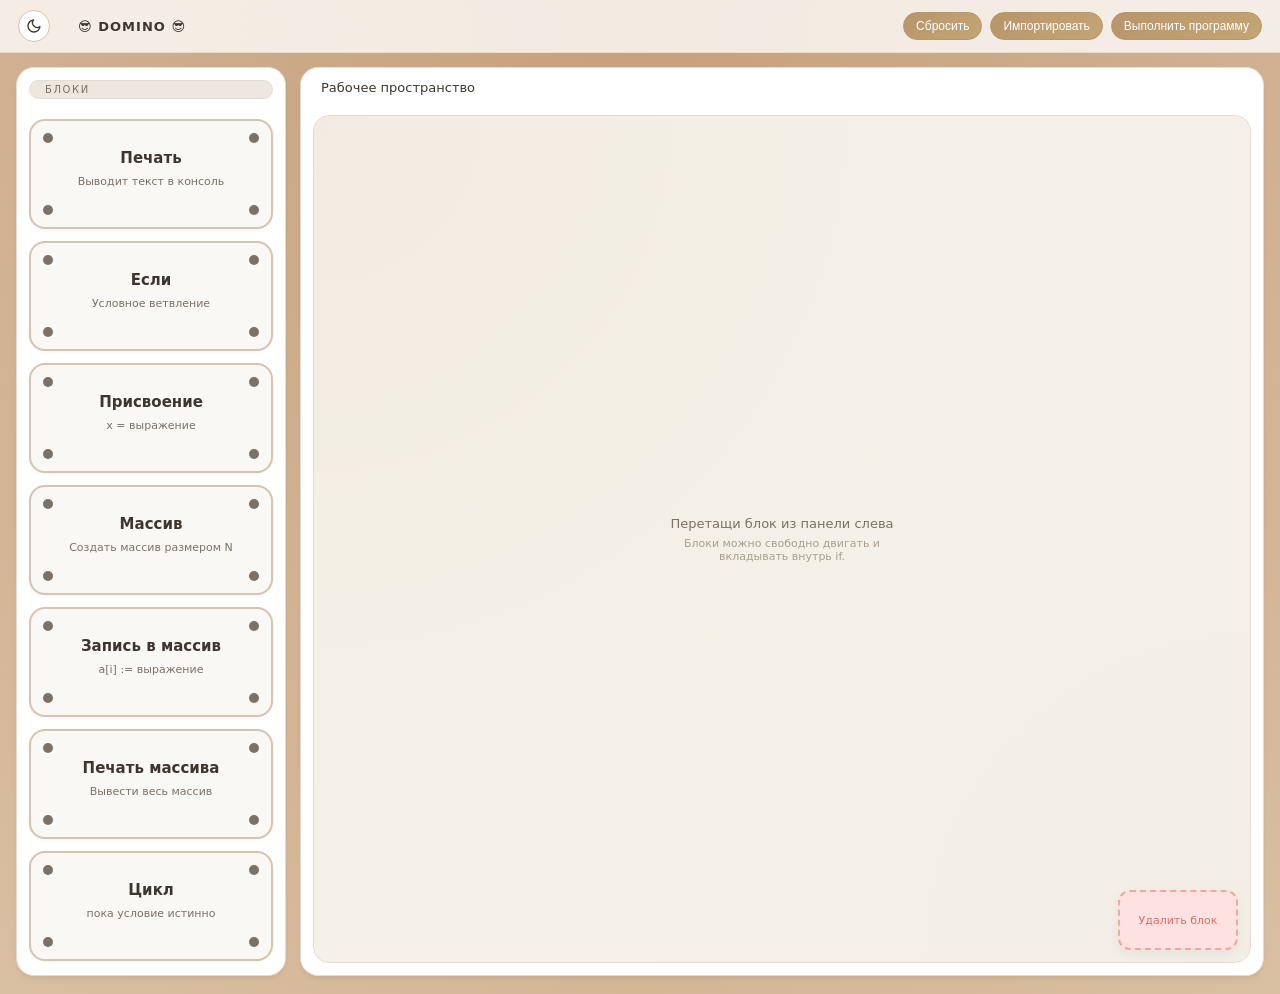
==== commit 4ea4ae4f: "аналогично с js" ====
--- a/.idea/index.html
+++ b/.idea/index.html
@@ -758,6 +758,38 @@
             <div class="domino-dot-bottom-left"></div>
             <div class="domino-dot-bottom-right"></div>
         </div>
+        <div class="block" data-block-type="array_create">
+            <div class="domino-dot-top-left"></div>
+            <div class="domino-dot-top-right"></div>
+            <div class="block-label">
+                <span class="block-name">Массив</span>
+            </div>
+            <div class="block-meta">Создать массив размером N</div>
+            <div class="domino-dot-bottom-left"></div>
+            <div class="domino-dot-bottom-right"></div>
+        </div>
+
+        <div class="block" data-block-type="array_set">
+            <div class="domino-dot-top-left"></div>
+            <div class="domino-dot-top-right"></div>
+            <div class="block-label">
+                <span class="block-name">Запись в массив</span>
+            </div>
+            <div class="block-meta">a[i] := выражение</div>
+            <div class="domino-dot-bottom-left"></div>
+            <div class="domino-dot-bottom-right"></div>
+        </div>
+
+        <div class="block" data-block-type="array_print">
+            <div class="domino-dot-top-left"></div>
+            <div class="domino-dot-top-right"></div>
+            <div class="block-label">
+                <span class="block-name">Печать массива</span>
+            </div>
+            <div class="block-meta">Вывести весь массив</div>
+            <div class="domino-dot-bottom-left"></div>
+            <div class="domino-dot-bottom-right"></div>
+        </div>
 
         <div class="block" data-block-type="loop">
             <div class="domino-dot-top-left"></div>
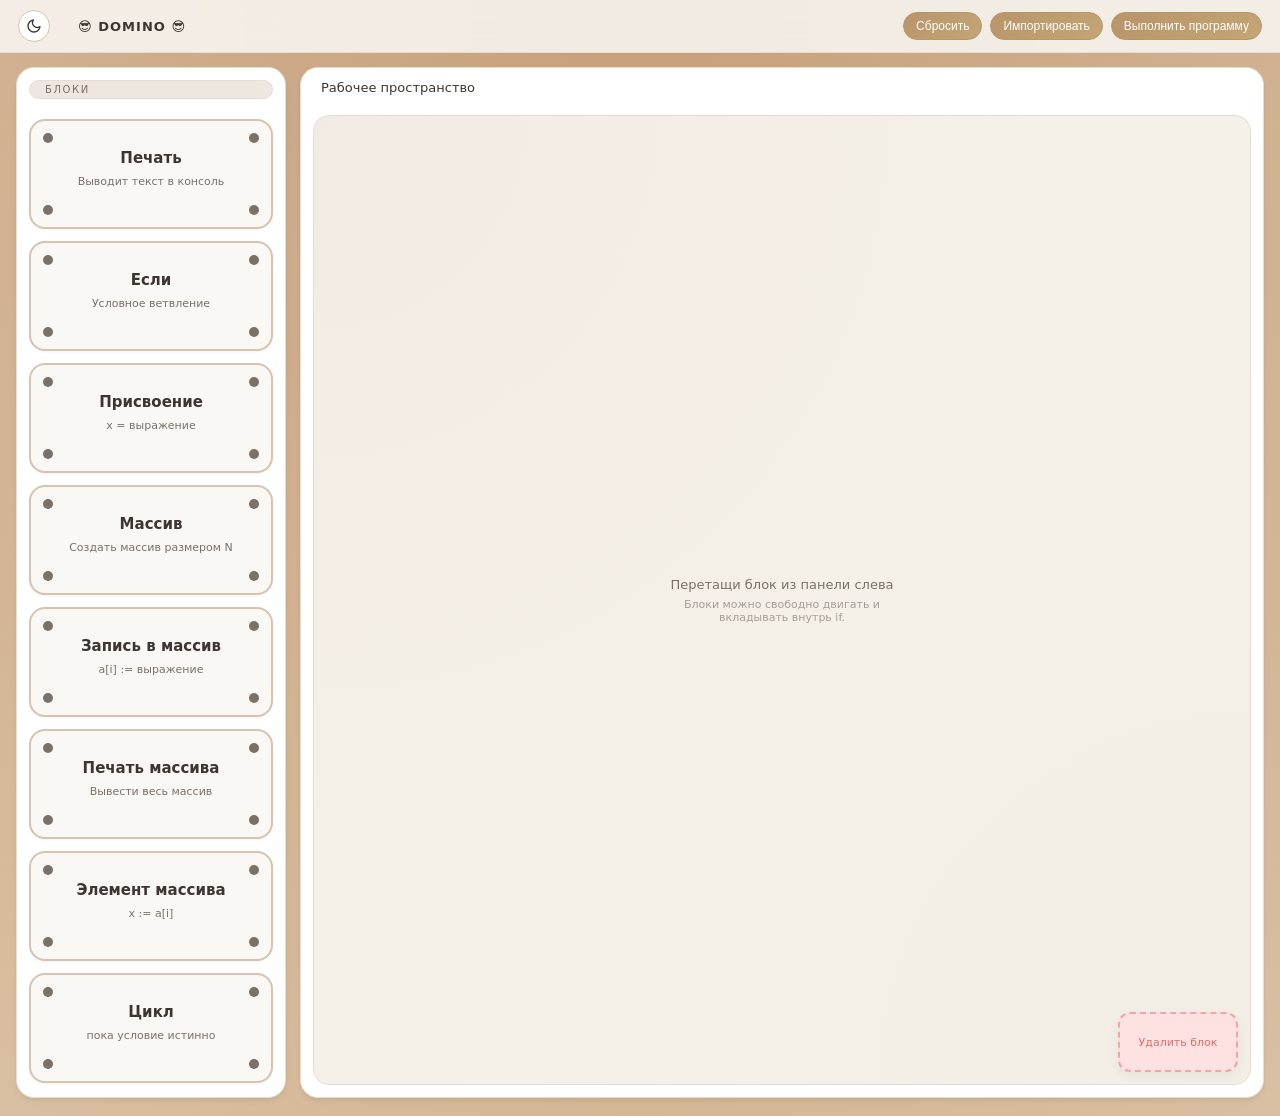
==== commit 7cb3ba3e: "add work with indexes" ====
--- a/.idea/index.html
+++ b/.idea/index.html
@@ -790,6 +790,16 @@
             <div class="domino-dot-bottom-left"></div>
             <div class="domino-dot-bottom-right"></div>
         </div>
+        <div class="block" data-block-type="array_get">
+            <div class="domino-dot-top-left"></div>
+            <div class="domino-dot-top-right"></div>
+            <div class="block-label">
+                <span class="block-name">Элемент массива</span>
+            </div>
+            <div class="block-meta">x := a[i]</div>
+            <div class="domino-dot-bottom-left"></div>
+            <div class="domino-dot-bottom-right"></div>
+        </div>
 
         <div class="block" data-block-type="loop">
             <div class="domino-dot-top-left"></div>
